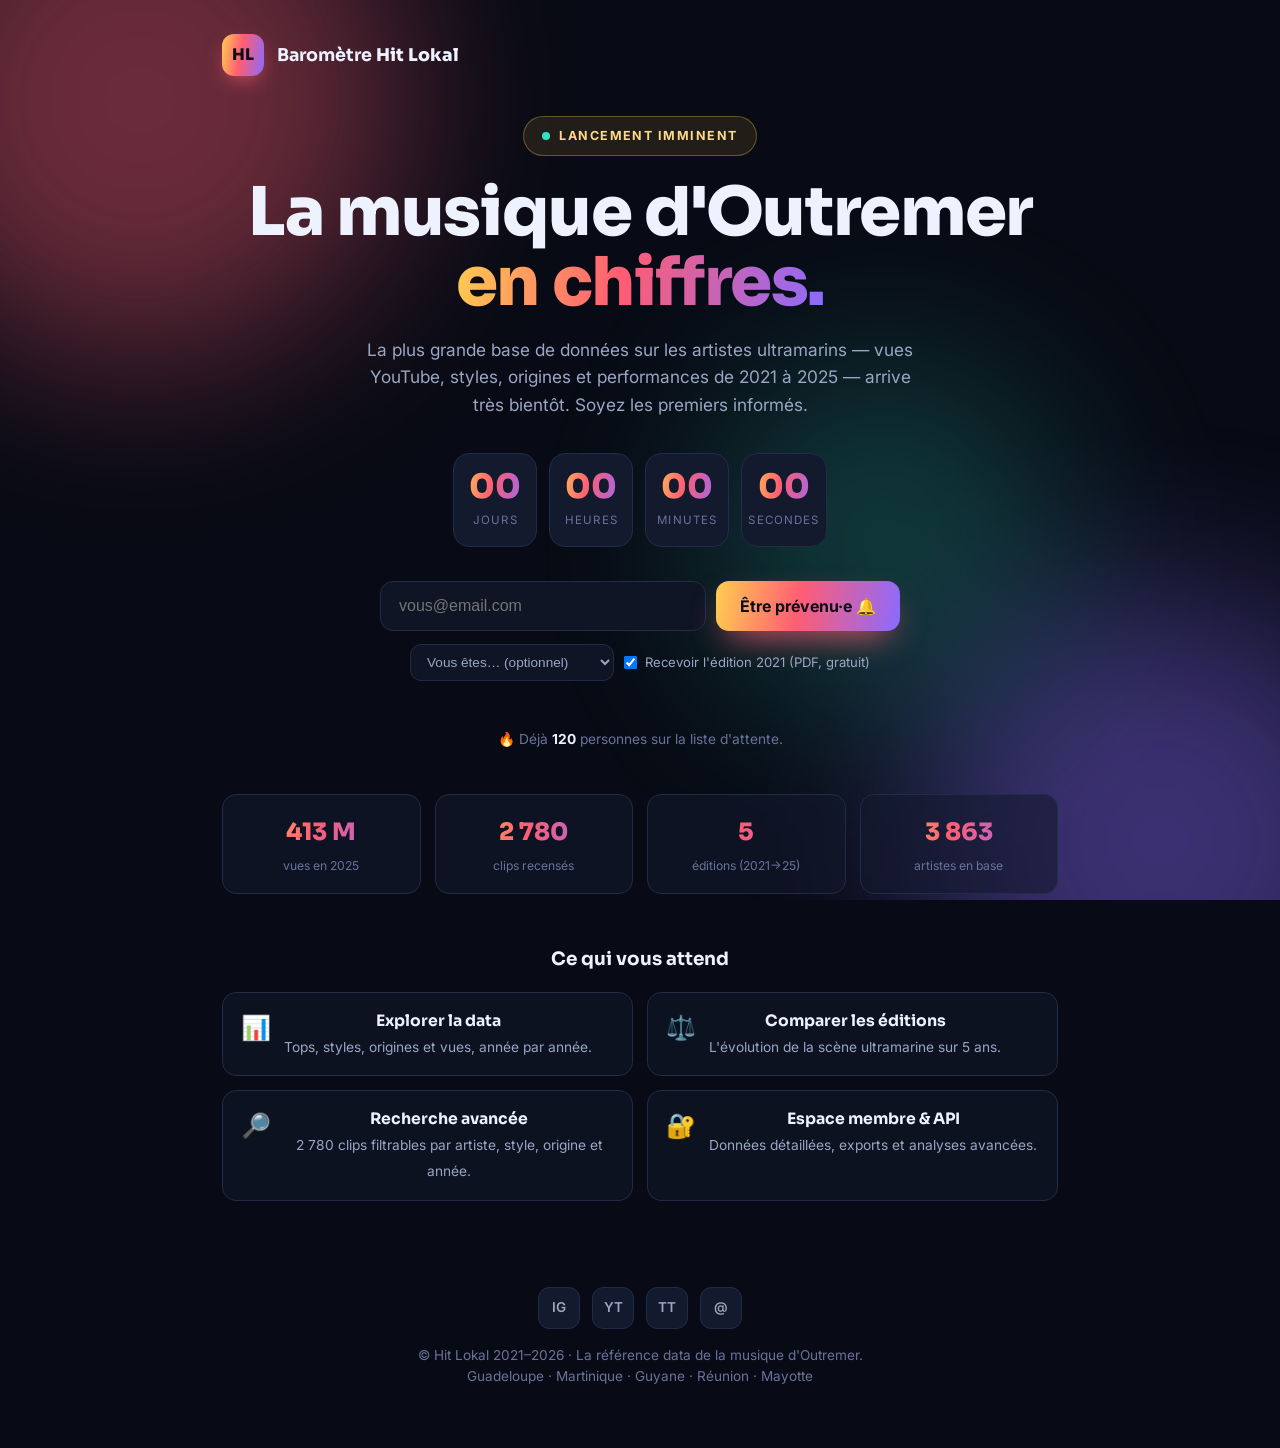
==== site/coming-soon.html @ 6c60e498 "Coming Soon: lancement lundi 22 juin 20h + base liste d'attente 120 Co-Authored-By: Claude Opus 4.8 " ====
<!DOCTYPE html>
<html lang="fr">
<head>
<meta charset="UTF-8">
<meta name="viewport" content="width=device-width, initial-scale=1.0">
<title>Baromètre Hit Lokal — Bientôt disponible</title>
<meta name="description" content="La plus grande base de données sur la musique d'Outremer arrive bientôt. Inscrivez-vous pour être prévenu·e du lancement et recevoir l'édition 2021 en avant-première.">
<meta property="og:title" content="Baromètre Hit Lokal — Bientôt disponible">
<meta property="og:description" content="La musique d'Outremer en chiffres. Lancement imminent — rejoignez la liste d'attente.">
<link rel="icon" type="image/svg+xml" href="favicon.svg">
<link rel="preconnect" href="https://fonts.googleapis.com">
<link rel="preconnect" href="https://fonts.gstatic.com" crossorigin>
<link href="https://fonts.googleapis.com/css2?family=Sora:wght@400;600;700;800&family=Inter:wght@400;500;600;700&display=swap" rel="stylesheet">
<style>
:root{
  --bg:#080b15; --bg2:#0f1525; --panel:#131a2e; --line:#222c47;
  --ink:#eef2ff; --muted:#9aa6c4; --faint:#69739a;
  --gold:#ffce4f; --coral:#ff5d73; --teal:#2fe3c4; --violet:#8a6bff; --blue:#39a0ff;
  --grad:linear-gradient(100deg,#ffce4f,#ff5d73 45%,#8a6bff);
  --radius:20px;
}
*{box-sizing:border-box;margin:0;padding:0}
body{background:var(--bg);color:var(--ink);font-family:'Inter',sans-serif;line-height:1.6;
  min-height:100vh;overflow-x:hidden;position:relative}
/* fond animé */
.bg{position:fixed;inset:0;z-index:0;overflow:hidden}
.blob{position:absolute;border-radius:50%;filter:blur(90px);opacity:.4;animation:float 16s ease-in-out infinite}
.b1{width:520px;height:520px;background:#ff5d73;top:-160px;left:-120px}
.b2{width:480px;height:480px;background:#8a6bff;bottom:-180px;right:-120px;animation-delay:-5s}
.b3{width:360px;height:360px;background:#2fe3c4;top:40%;left:55%;opacity:.22;animation-delay:-9s}
@keyframes float{0%,100%{transform:translate(0,0)}50%{transform:translate(40px,-40px)}}
.wrap{position:relative;z-index:1;max-width:880px;margin:0 auto;padding:34px 22px 60px;
  min-height:100vh;display:flex;flex-direction:column}
/* header */
.brand{display:flex;align-items:center;gap:13px}
.brand-mark{display:grid;place-items:center;width:42px;height:42px;border-radius:12px;background:var(--grad);
  color:#0a0e1a;font-family:'Sora';font-weight:800;font-size:1rem;box-shadow:0 8px 22px -8px var(--coral)}
.brand-txt{font-family:'Sora';font-weight:700;font-size:1.1rem}
.brand-txt b{font-weight:800}
/* hero */
.hero{flex:1;display:flex;flex-direction:column;justify-content:center;text-align:center;padding:40px 0}
.eyebrow{display:inline-flex;align-items:center;gap:9px;align-self:center;font-size:.78rem;font-weight:700;
  letter-spacing:.12em;text-transform:uppercase;color:#ffd98a;background:rgba(255,206,79,.1);
  border:1px solid rgba(255,206,79,.32);padding:9px 18px;border-radius:999px}
.dot{width:8px;height:8px;border-radius:50%;background:var(--teal);box-shadow:0 0 0 0 rgba(47,227,196,.6);
  animation:pulse 2s infinite}
@keyframes pulse{0%{box-shadow:0 0 0 0 rgba(47,227,196,.5)}70%{box-shadow:0 0 0 9px rgba(47,227,196,0)}100%{box-shadow:0 0 0 0 rgba(47,227,196,0)}}
h1{font-family:'Sora';font-weight:800;font-size:clamp(2.4rem,7vw,4.2rem);line-height:1.04;margin:22px 0 0;letter-spacing:-.02em}
.grad{background:var(--grad);-webkit-background-clip:text;background-clip:text;color:transparent}
.lead{color:var(--muted);font-size:1.08rem;max-width:560px;margin:18px auto 0}
/* countdown */
.count{display:flex;gap:12px;justify-content:center;margin:34px 0 4px;flex-wrap:wrap}
.cbox{background:var(--panel);border:1px solid var(--line);border-radius:16px;padding:16px 6px;min-width:84px}
.cnum{font-family:'Sora';font-weight:800;font-size:2.1rem;line-height:1;background:var(--grad);
  -webkit-background-clip:text;background-clip:text;color:transparent}
.clab{font-size:.72rem;text-transform:uppercase;letter-spacing:.1em;color:var(--faint);margin-top:8px}
/* form */
.signup{margin:30px auto 0;max-width:520px;width:100%}
.field{display:flex;gap:10px;flex-wrap:wrap}
.field input[type=email]{flex:1;min-width:200px;background:var(--bg2);border:1px solid var(--line);border-radius:13px;
  padding:15px 18px;color:var(--ink);font-size:1rem}
.field input:focus{outline:none;border-color:var(--violet)}
.btn{background:var(--grad);color:#0a0e1a;border:0;font-family:'Inter';font-weight:700;font-size:1rem;
  padding:15px 24px;border-radius:13px;cursor:pointer;white-space:nowrap;box-shadow:0 14px 34px -12px var(--coral);transition:.15s}
.btn:hover{transform:translateY(-2px)}
.opts{display:flex;align-items:center;gap:10px;justify-content:center;margin-top:13px;flex-wrap:wrap}
.opts select{background:var(--bg2);border:1px solid var(--line);border-radius:11px;padding:9px 12px;color:var(--muted);font-size:.85rem}
.check{display:flex;align-items:center;gap:8px;font-size:.82rem;color:var(--muted)}
.note{margin-top:14px;font-size:.92rem;min-height:1.2em}
.note.ok{color:var(--teal)}.note.err{color:var(--coral)}
.proof{margin-top:16px;font-size:.86rem;color:var(--faint)}
.proof b{color:var(--ink)}
.dlbtn{display:none;margin:14px auto 0;background:rgba(47,227,196,.12);border:1px solid rgba(47,227,196,.35);
  color:var(--teal);font-weight:600;padding:12px 20px;border-radius:12px;text-decoration:none}
/* kpis */
.kpis{display:grid;grid-template-columns:repeat(4,1fr);gap:14px;margin:44px 0 0}
.kpi{background:rgba(19,26,46,.6);border:1px solid var(--line);border-radius:14px;padding:18px 12px;text-align:center}
.kpi .v{font-family:'Sora';font-weight:800;font-size:1.5rem}
.kpi .l{font-size:.76rem;color:var(--faint);margin-top:4px}
/* features */
.feat-h{text-align:center;font-family:'Sora';font-weight:700;font-size:1.15rem;margin:50px 0 18px}
.feats{display:grid;grid-template-columns:repeat(2,1fr);gap:14px}
.feat{display:flex;gap:13px;background:rgba(19,26,46,.5);border:1px solid var(--line);border-radius:14px;padding:16px 18px}
.feat .ic{font-size:1.5rem}
.feat b{display:block;font-family:'Sora';font-size:.98rem}
.feat span{font-size:.86rem;color:var(--muted)}
/* footer */
.foot{margin-top:46px;text-align:center;color:var(--faint);font-size:.85rem}
.social{display:flex;gap:12px;justify-content:center;margin:0 0 16px}
.social a{display:grid;place-items:center;width:42px;height:42px;border-radius:11px;background:var(--panel);
  border:1px solid var(--line);color:var(--muted);text-decoration:none;font-weight:600;transition:.15s}
.social a:hover{color:var(--ink);border-color:var(--violet);transform:translateY(-2px)}
@media(max-width:640px){.kpis{grid-template-columns:repeat(2,1fr)}.feats{grid-template-columns:1fr}}
</style>
</head>
<body>
<div class="bg"><div class="blob b1"></div><div class="blob b2"></div><div class="blob b3"></div></div>

<div class="wrap">
  <header class="brand">
    <span class="brand-mark">HL</span>
    <span class="brand-txt">Baromètre <b>Hit Lokal</b></span>
  </header>

  <main class="hero">
    <span class="eyebrow"><span class="dot"></span>Lancement imminent</span>
    <h1>La musique d'Outremer<br><span class="grad">en chiffres.</span></h1>
    <p class="lead">La plus grande base de données sur les artistes ultramarins — vues YouTube,
    styles, origines et performances de 2021 à 2025 — arrive très bientôt. Soyez les premiers informés.</p>

    <div class="count" id="count">
      <div class="cbox"><div class="cnum" id="dd">00</div><div class="clab">Jours</div></div>
      <div class="cbox"><div class="cnum" id="hh">00</div><div class="clab">Heures</div></div>
      <div class="cbox"><div class="cnum" id="mm">00</div><div class="clab">Minutes</div></div>
      <div class="cbox"><div class="cnum" id="ss">00</div><div class="clab">Secondes</div></div>
    </div>

    <form class="signup" id="waitForm">
      <div class="field">
        <input type="email" name="email" placeholder="vous@email.com" required autocomplete="email">
        <button type="submit" class="btn">Être prévenu·e 🔔</button>
      </div>
      <div class="opts">
        <select name="profile">
          <option value="">Vous êtes… (optionnel)</option>
          <option>Artiste / Management</option>
          <option>Label / Maison de disques</option>
          <option>Média / Presse</option>
          <option>Plateforme / Distributeur</option>
          <option>Institution / Collectivité</option>
          <option>Marque / Annonceur</option>
          <option>Public</option>
        </select>
        <label class="check"><input type="checkbox" name="pdf" checked> Recevoir l'édition 2021 (PDF, gratuit)</label>
      </div>
      <p class="note" id="note"></p>
      <a class="dlbtn" id="dlbtn" href="#" target="_blank" rel="noopener">⬇ Télécharger le Baromètre 2021 (PDF)</a>
      <p class="proof">🔥 Déjà <b id="proofN">120</b> personnes sur la liste d'attente.</p>
    </form>

    <div class="kpis">
      <div class="kpi"><div class="v grad">413 M</div><div class="l">vues en 2025</div></div>
      <div class="kpi"><div class="v grad">2 780</div><div class="l">clips recensés</div></div>
      <div class="kpi"><div class="v grad">5</div><div class="l">éditions (2021→25)</div></div>
      <div class="kpi"><div class="v grad">3 863</div><div class="l">artistes en base</div></div>
    </div>

    <h3 class="feat-h">Ce qui vous attend</h3>
    <div class="feats">
      <div class="feat"><span class="ic">📊</span><div><b>Explorer la data</b><span>Tops, styles, origines et vues, année par année.</span></div></div>
      <div class="feat"><span class="ic">⚖️</span><div><b>Comparer les éditions</b><span>L'évolution de la scène ultramarine sur 5 ans.</span></div></div>
      <div class="feat"><span class="ic">🔎</span><div><b>Recherche avancée</b><span>2 780 clips filtrables par artiste, style, origine et année.</span></div></div>
      <div class="feat"><span class="ic">🔐</span><div><b>Espace membre & API</b><span>Données détaillées, exports et analyses avancées.</span></div></div>
    </div>
  </main>

  <footer class="foot">
    <div class="social">
      <a href="#" aria-label="Instagram" title="Instagram">IG</a>
      <a href="#" aria-label="YouTube" title="YouTube">YT</a>
      <a href="#" aria-label="TikTok" title="TikTok">TT</a>
      <a href="mailto:hitlokal@gmail.com" aria-label="E-mail" title="E-mail">@</a>
    </div>
    <p>© Hit Lokal 2021–2026 · La référence data de la musique d'Outremer.<br>Guadeloupe · Martinique · Guyane · Réunion · Mayotte</p>
  </footer>
</div>

<script>
/* ===== Compte à rebours (modifiez la date ci-dessous) ===== */
const LAUNCH = new Date('2026-06-22T20:00:00');   // 👈 date de lancement (lundi 22 juin, 20h)
const PDF_2021 = 'https://tr.ee/ZfEKC8fwpl';
const pad = n => String(n).padStart(2,'0');
function tick(){
  const diff = Math.max(0, LAUNCH - new Date());
  const d = Math.floor(diff/86400000),
        h = Math.floor(diff/3600000)%24,
        m = Math.floor(diff/60000)%60,
        s = Math.floor(diff/1000)%60;
  dd.textContent=pad(d); hh.textContent=pad(h); mm.textContent=pad(m); ss.textContent=pad(s);
}
const dd=document.getElementById('dd'),hh=document.getElementById('hh'),mm=document.getElementById('mm'),ss=document.getElementById('ss');
tick(); setInterval(tick,1000);

/* ===== Liste d'attente ===== */
const proofN = document.getElementById('proofN');
const BASE = 120;
try{ proofN.textContent = BASE + (JSON.parse(localStorage.getItem('hl_leads')||'[]').filter(l=>l.source==='waitlist').length); }catch(_){}

document.getElementById('waitForm').addEventListener('submit',e=>{
  e.preventDefault();
  const f=e.target, note=document.getElementById('note');
  const data=Object.fromEntries(new FormData(f).entries());
  const email=(data.email||'').trim();
  if(!/^[^@\s]+@[^@\s]+\.[^@\s]+$/.test(email)){
    note.className='note err'; note.textContent='Merci d\'indiquer un e-mail valide.'; return;
  }
  // notifie hitlokal@gmail.com (Web3Forms)
  fetch('https://api.web3forms.com/submit',{method:'POST',
    headers:{'Content-Type':'application/json',Accept:'application/json'},
    body:JSON.stringify({access_key:'0162156a-464e-4346-a63a-deb1fd25a0d8',
      subject:'Liste d\'attente — Baromètre Hit Lokal',from_name:'Liste d\'attente (Coming Soon)',
      type:'Liste d\'attente (Coming Soon)',email:email,profil:data.profile||'',
      pdf_demande:data.pdf?'oui':'non'})}).catch(()=>{});
  try{
    const L=JSON.parse(localStorage.getItem('hl_leads')||'[]');
    L.push({email, profile:data.profile||'', wantsPdf:!!data.pdf, source:'waitlist', ts:new Date().toISOString()});
    localStorage.setItem('hl_leads', JSON.stringify(L));
    proofN.textContent = BASE + L.filter(l=>l.source==='waitlist').length;
  }catch(_){}
  note.className='note ok';
  note.textContent='🎉 C\'est noté ! Vous serez prévenu·e dès l\'ouverture.';
  if(data.pdf){
    const b=document.getElementById('dlbtn');
    b.href=PDF_2021; b.style.display='inline-block';
    note.textContent='🎉 Inscription confirmée ! Votre PDF 2021 est prêt ci-dessous.';
  }
  f.querySelector('input[type=email]').value='';
});
</script>
</body>
</html>
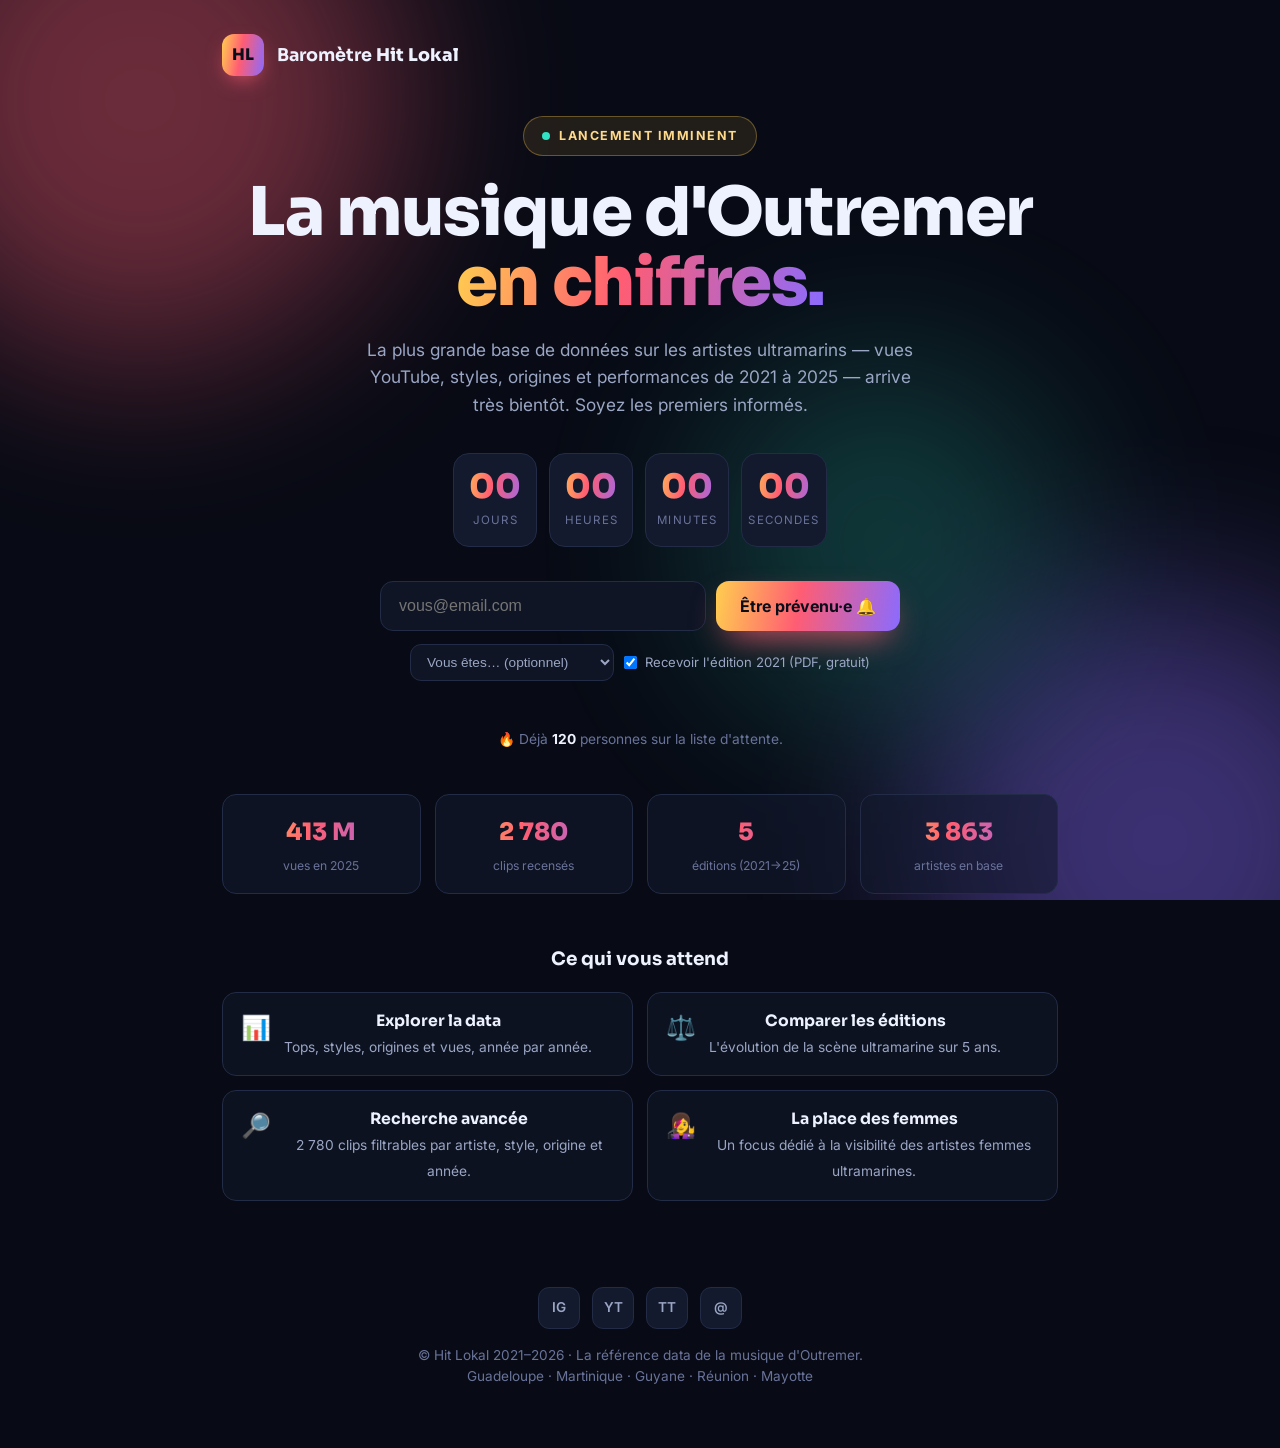
==== commit 11acc918: "Coming Soon: remplace 'Espace membre & API' par 'La place des femmes' Co-Authored-By: Claude Opus 4." ====
--- a/site/coming-soon.html
+++ b/site/coming-soon.html
@@ -150,7 +150,7 @@
       <div class="feat"><span class="ic">📊</span><div><b>Explorer la data</b><span>Tops, styles, origines et vues, année par année.</span></div></div>
       <div class="feat"><span class="ic">⚖️</span><div><b>Comparer les éditions</b><span>L'évolution de la scène ultramarine sur 5 ans.</span></div></div>
       <div class="feat"><span class="ic">🔎</span><div><b>Recherche avancée</b><span>2 780 clips filtrables par artiste, style, origine et année.</span></div></div>
-      <div class="feat"><span class="ic">🔐</span><div><b>Espace membre & API</b><span>Données détaillées, exports et analyses avancées.</span></div></div>
+      <div class="feat"><span class="ic">👩‍🎤</span><div><b>La place des femmes</b><span>Un focus dédié à la visibilité des artistes femmes ultramarines.</span></div></div>
     </div>
   </main>
 
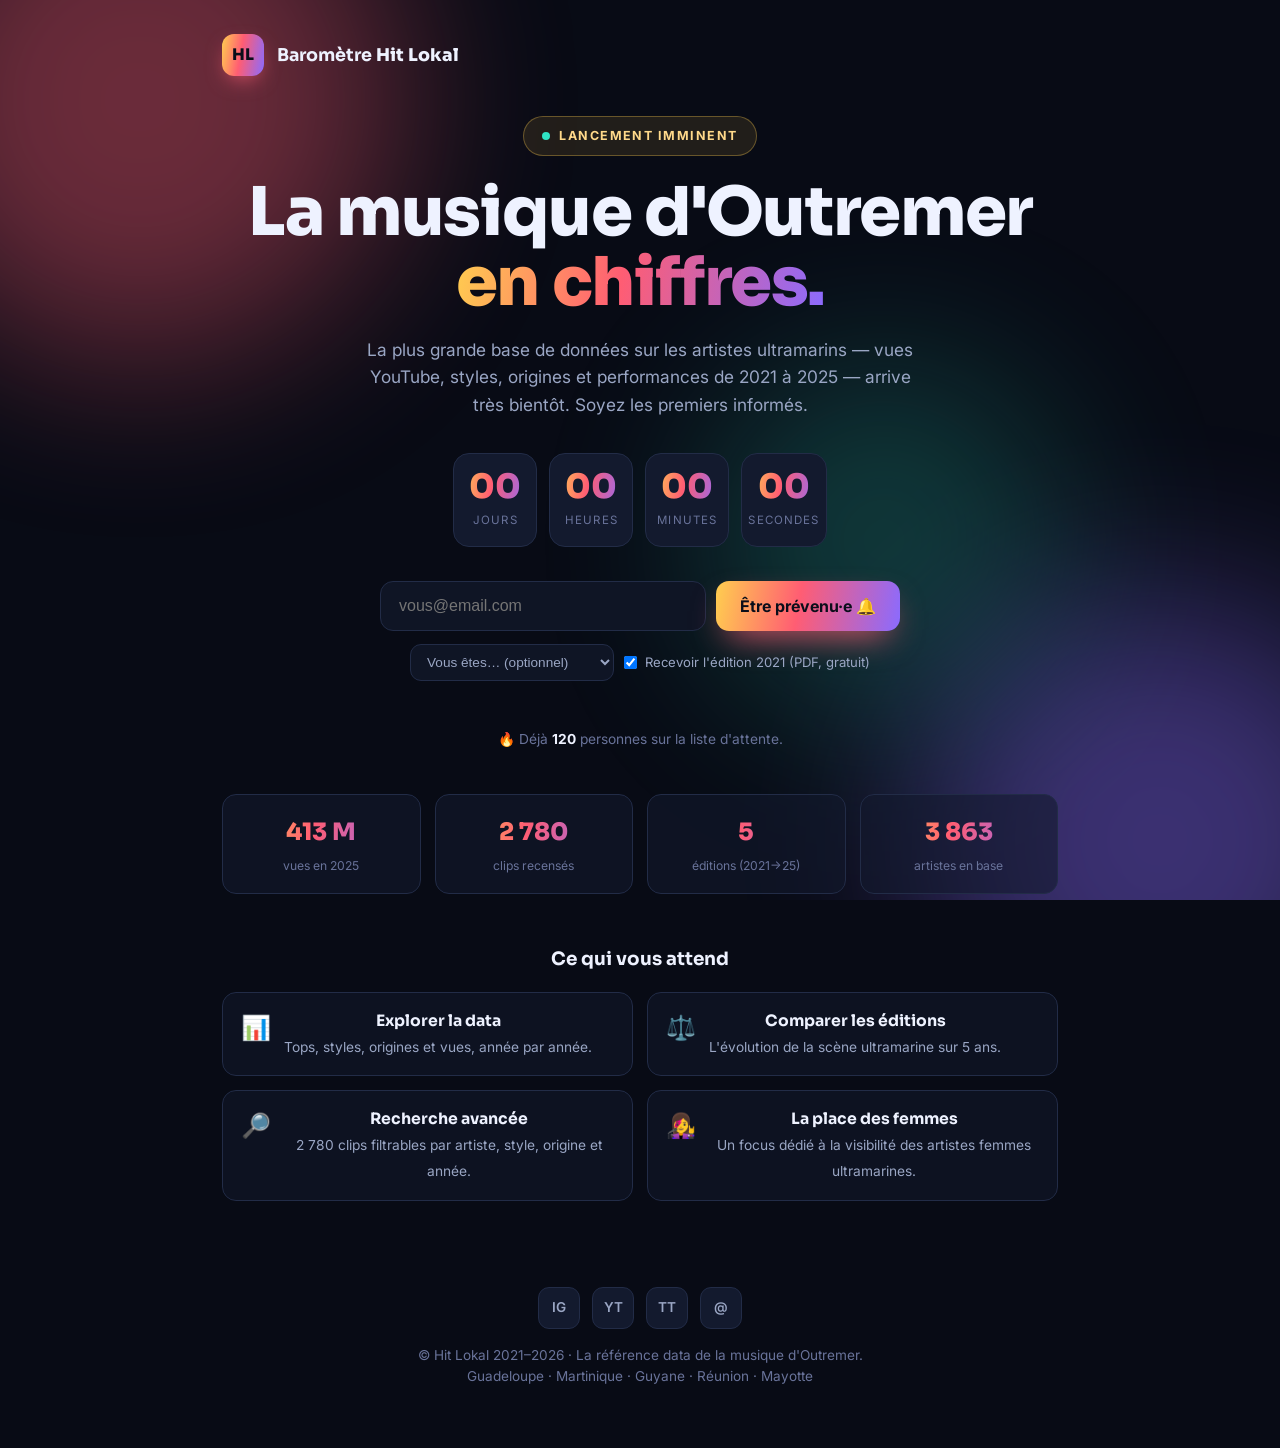
==== commit 20e952ba: "Coming Soon: téléchargement direct du PDF 2021 (hébergé sur le domaine, attribut download) Co-Author" ====
--- a/site/coming-soon.html
+++ b/site/coming-soon.html
@@ -134,7 +134,7 @@
         <label class="check"><input type="checkbox" name="pdf" checked> Recevoir l'édition 2021 (PDF, gratuit)</label>
       </div>
       <p class="note" id="note"></p>
-      <a class="dlbtn" id="dlbtn" href="#" target="_blank" rel="noopener">⬇ Télécharger le Baromètre 2021 (PDF)</a>
+      <a class="dlbtn" id="dlbtn" href="#" download="Barometre-Hit-Lokal-2021.pdf" rel="noopener">⬇ Télécharger le Baromètre 2021 (PDF)</a>
       <p class="proof">🔥 Déjà <b id="proofN">120</b> personnes sur la liste d'attente.</p>
     </form>
 
@@ -168,7 +168,7 @@
 <script>
 /* ===== Compte à rebours (modifiez la date ci-dessous) ===== */
 const LAUNCH = new Date('2026-06-22T20:00:00');   // 👈 date de lancement (lundi 22 juin, 20h)
-const PDF_2021 = 'https://tr.ee/ZfEKC8fwpl';
+const PDF_2021 = 'barometre-hitlokal-2021.pdf';
 const pad = n => String(n).padStart(2,'0');
 function tick(){
   const diff = Math.max(0, LAUNCH - new Date());
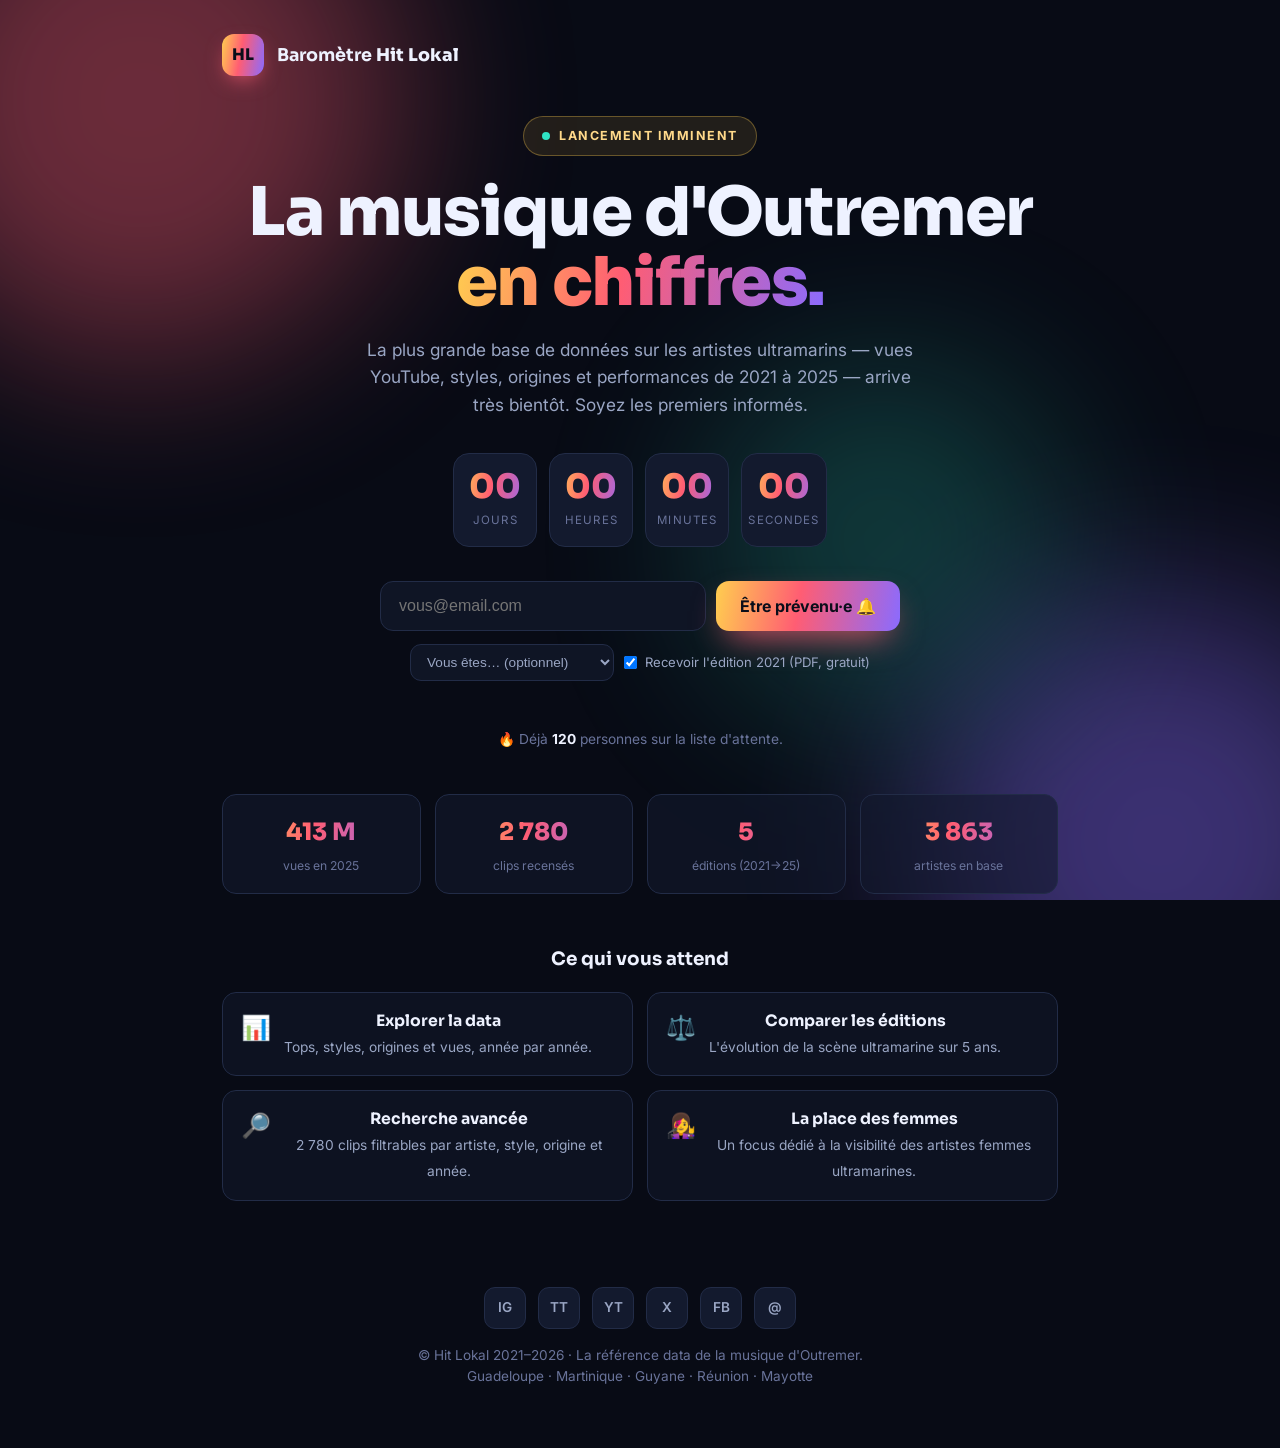
==== commit c75e5647: "Coming Soon: branche les réseaux sociaux (Instagram, TikTok, YouTube, X, Facebook) Co-Authored-By: C" ====
--- a/site/coming-soon.html
+++ b/site/coming-soon.html
@@ -156,9 +156,11 @@
 
   <footer class="foot">
     <div class="social">
-      <a href="#" aria-label="Instagram" title="Instagram">IG</a>
-      <a href="#" aria-label="YouTube" title="YouTube">YT</a>
-      <a href="#" aria-label="TikTok" title="TikTok">TT</a>
+      <a href="https://www.instagram.com/hitlokal/" target="_blank" rel="noopener" aria-label="Instagram" title="Instagram">IG</a>
+      <a href="https://www.tiktok.com/@hitlokal" target="_blank" rel="noopener" aria-label="TikTok" title="TikTok">TT</a>
+      <a href="https://www.youtube.com/user/HITLOKAL" target="_blank" rel="noopener" aria-label="YouTube" title="YouTube">YT</a>
+      <a href="https://x.com/HitLokal" target="_blank" rel="noopener" aria-label="X (Twitter)" title="X (Twitter)">X</a>
+      <a href="https://www.facebook.com/hitlokalawards/" target="_blank" rel="noopener" aria-label="Facebook" title="Facebook">FB</a>
       <a href="mailto:hitlokal@gmail.com" aria-label="E-mail" title="E-mail">@</a>
     </div>
     <p>© Hit Lokal 2021–2026 · La référence data de la musique d'Outremer.<br>Guadeloupe · Martinique · Guyane · Réunion · Mayotte</p>
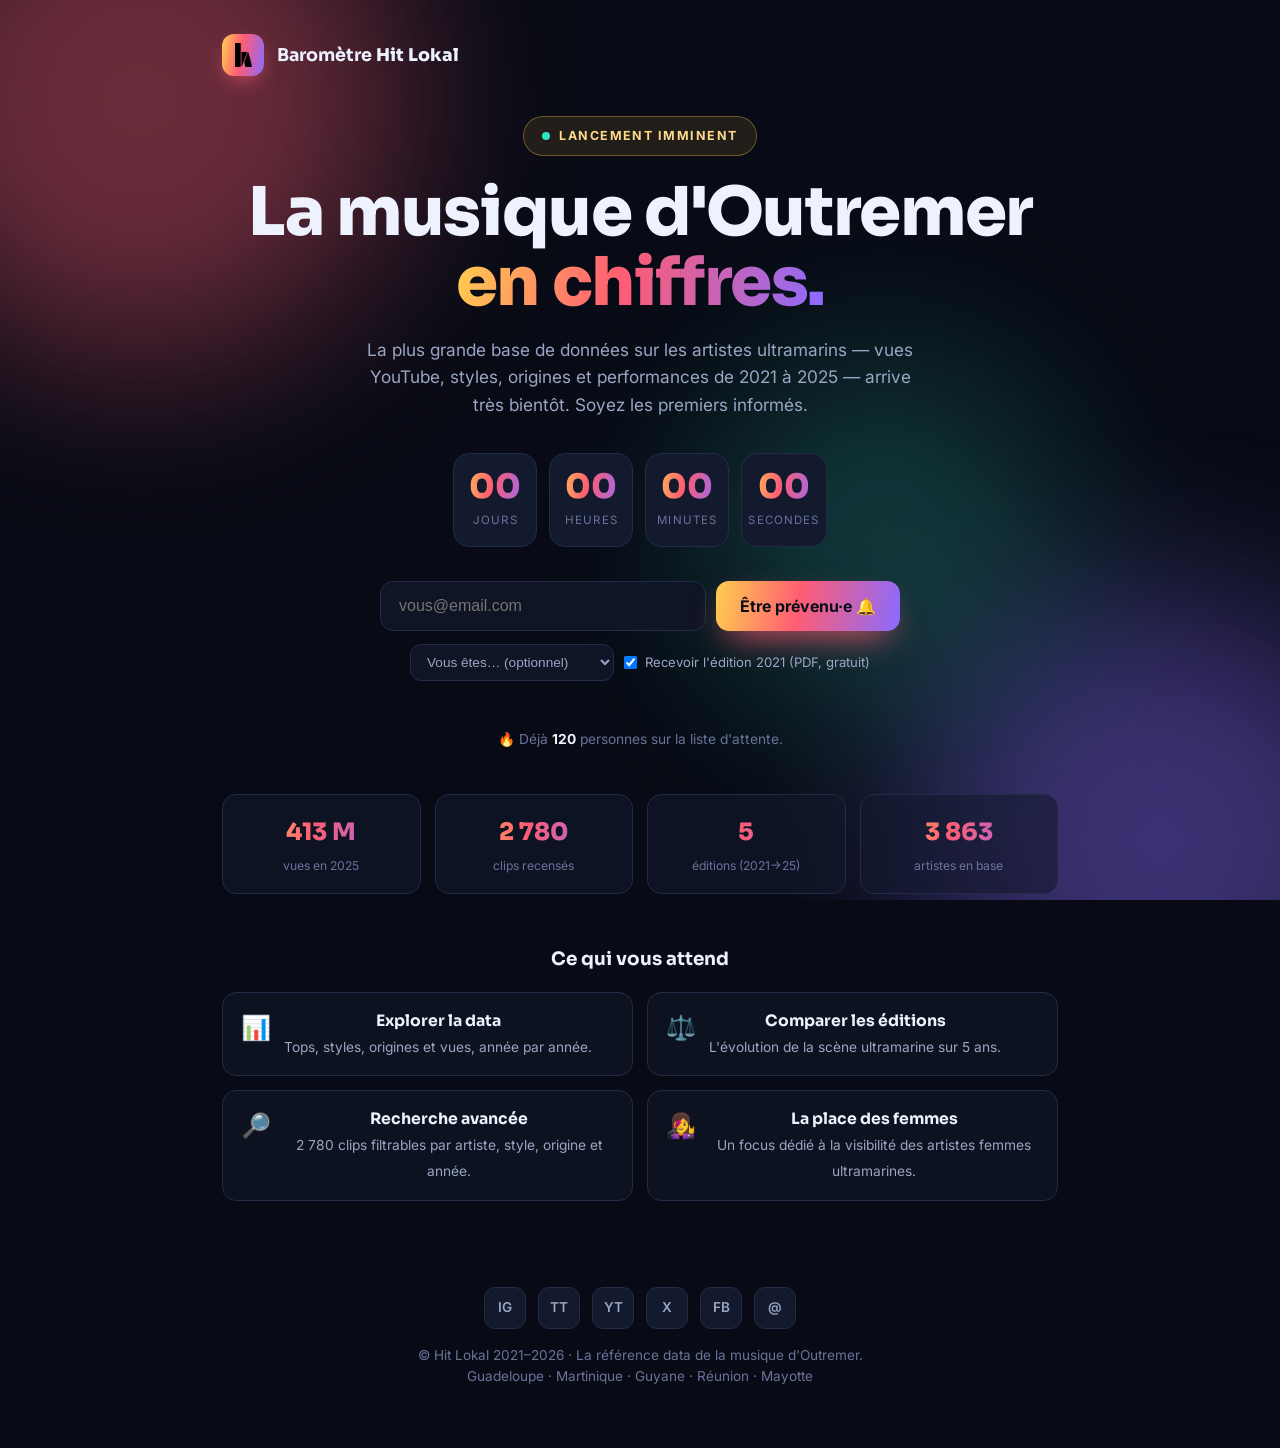
==== commit 13d9c04d: "Logo: vrai monogramme Hit Lokal aux couleurs du site (header, footer, coming soon) Co-Authored-By: C" ====
--- a/site/coming-soon.html
+++ b/site/coming-soon.html
@@ -33,8 +33,9 @@
   min-height:100vh;display:flex;flex-direction:column}
 /* header */
 .brand{display:flex;align-items:center;gap:13px}
-.brand-mark{display:grid;place-items:center;width:42px;height:42px;border-radius:12px;background:var(--grad);
-  color:#0a0e1a;font-family:'Sora';font-weight:800;font-size:1rem;box-shadow:0 8px 22px -8px var(--coral)}
+.brand-mark{display:grid;place-items:center;width:42px;height:42px;border-radius:12px;
+  background:url(logo-mark.png) center/auto 56% no-repeat, var(--grad);
+  box-shadow:0 8px 22px -8px var(--coral);font-size:0}
 .brand-txt{font-family:'Sora';font-weight:700;font-size:1.1rem}
 .brand-txt b{font-weight:800}
 /* hero */
@@ -98,7 +99,7 @@
 
 <div class="wrap">
   <header class="brand">
-    <span class="brand-mark">HL</span>
+    <span class="brand-mark" role="img" aria-label="Hit Lokal"></span>
     <span class="brand-txt">Baromètre <b>Hit Lokal</b></span>
   </header>
 
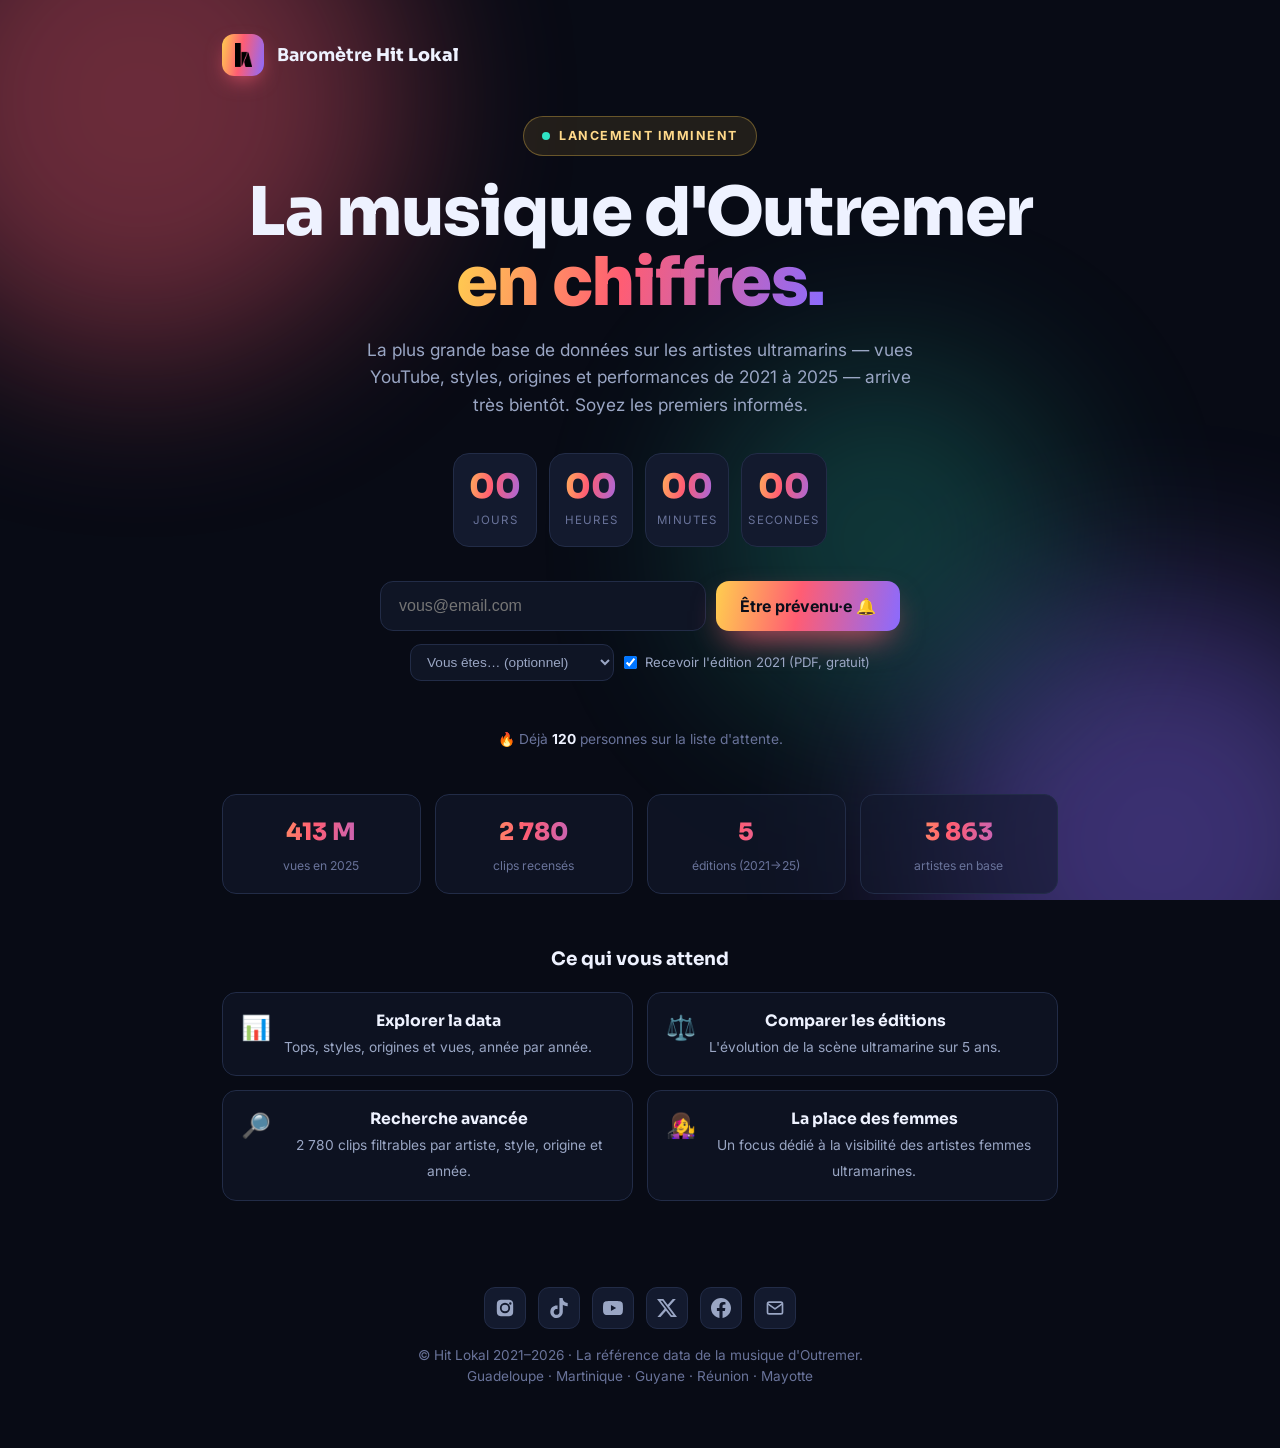
==== commit 6b620aad: "Réseaux sociaux: vraies icônes SVG à la place des labels texte (footer + coming soon) Co-Authored-By" ====
--- a/site/coming-soon.html
+++ b/site/coming-soon.html
@@ -91,6 +91,7 @@
 .social a{display:grid;place-items:center;width:42px;height:42px;border-radius:11px;background:var(--panel);
   border:1px solid var(--line);color:var(--muted);text-decoration:none;font-weight:600;transition:.15s}
 .social a:hover{color:var(--ink);border-color:var(--violet);transform:translateY(-2px)}
+.social a svg{width:20px;height:20px;display:block}
 @media(max-width:640px){.kpis{grid-template-columns:repeat(2,1fr)}.feats{grid-template-columns:1fr}}
 </style>
 </head>
@@ -157,12 +158,12 @@
 
   <footer class="foot">
     <div class="social">
-      <a href="https://www.instagram.com/hitlokal/" target="_blank" rel="noopener" aria-label="Instagram" title="Instagram">IG</a>
-      <a href="https://www.tiktok.com/@hitlokal" target="_blank" rel="noopener" aria-label="TikTok" title="TikTok">TT</a>
-      <a href="https://www.youtube.com/user/HITLOKAL" target="_blank" rel="noopener" aria-label="YouTube" title="YouTube">YT</a>
-      <a href="https://x.com/HitLokal" target="_blank" rel="noopener" aria-label="X (Twitter)" title="X (Twitter)">X</a>
-      <a href="https://www.facebook.com/hitlokalawards/" target="_blank" rel="noopener" aria-label="Facebook" title="Facebook">FB</a>
-      <a href="mailto:hitlokal@gmail.com" aria-label="E-mail" title="E-mail">@</a>
+      <a href="https://www.instagram.com/hitlokal/" target="_blank" rel="noopener" aria-label="Instagram" title="Instagram"><svg viewBox="0 0 24 24" fill="currentColor"><path d="M12 2.16c3.2 0 3.58.01 4.85.07 1.17.05 1.8.25 2.23.41.56.22.96.48 1.38.9.42.42.68.82.9 1.38.16.43.36 1.06.41 2.23.06 1.27.07 1.65.07 4.85s-.01 3.58-.07 4.85c-.05 1.17-.25 1.8-.41 2.23-.22.56-.48.96-.9 1.38-.42.42-.82.68-1.38.9-.43.16-1.06.36-2.23.41-1.27.06-1.65.07-4.85.07s-3.58-.01-4.85-.07c-1.17-.05-1.8-.25-2.23-.41-.56-.22-.96-.48-1.38-.9-.42-.42-.68-.82-.9-1.38-.16-.43-.36-1.06-.41-2.23-.06-1.27-.07-1.65-.07-4.85s.01-3.58.07-4.85c.05-1.17.25-1.8.41-2.23.22-.56.48-.96.9-1.38.42-.42.82-.68 1.38-.9.43-.16 1.06-.36 2.23-.41C8.42 2.17 8.8 2.16 12 2.16Zm0 3.68A6.16 6.16 0 1 0 18.16 12 6.16 6.16 0 0 0 12 5.84ZM12 16a4 4 0 1 1 4-4 4 4 0 0 1-4 4Zm6.4-10.85a1.44 1.44 0 1 0 1.44 1.44 1.44 1.44 0 0 0-1.44-1.44Z"/></svg></a>
+      <a href="https://www.tiktok.com/@hitlokal" target="_blank" rel="noopener" aria-label="TikTok" title="TikTok"><svg viewBox="0 0 24 24" fill="currentColor"><path d="M12.53.02C13.84 0 15.14.01 16.44 0c.08 1.53.63 3.09 1.75 4.17 1.12 1.11 2.7 1.62 4.24 1.79v4.03c-1.44-.05-2.89-.35-4.2-.97-.57-.26-1.1-.59-1.62-.93-.01 2.92.01 5.84-.02 8.75-.08 1.4-.54 2.79-1.35 3.94-1.31 1.92-3.58 3.17-5.91 3.21-1.43.08-2.86-.31-4.08-1.03-2.02-1.19-3.44-3.37-3.65-5.71-.02-.5-.03-1-.01-1.49.18-1.9 1.12-3.72 2.58-4.96 1.66-1.44 3.98-2.13 6.15-1.72.02 1.48-.04 2.96-.04 4.44-.99-.32-2.15-.23-3.02.37-.63.41-1.11 1.04-1.36 1.75-.21.51-.15 1.07-.14 1.61.24 1.64 1.82 3.02 3.5 2.87 1.12-.01 2.19-.66 2.77-1.61.19-.33.4-.67.41-1.06.1-1.79.06-3.57.07-5.36.01-4.03-.01-8.05.02-12.07Z"/></svg></a>
+      <a href="https://www.youtube.com/user/HITLOKAL" target="_blank" rel="noopener" aria-label="YouTube" title="YouTube"><svg viewBox="0 0 24 24" fill="currentColor"><path d="M23.5 6.19a3.02 3.02 0 0 0-2.12-2.14C19.5 3.55 12 3.55 12 3.55s-7.5 0-9.38.5A3.02 3.02 0 0 0 .5 6.19C0 8.07 0 12 0 12s0 3.93.5 5.81a3.02 3.02 0 0 0 2.12 2.14c1.88.5 9.38.5 9.38.5s7.5 0 9.38-.5a3.02 3.02 0 0 0 2.12-2.14C24 15.93 24 12 24 12s0-3.93-.5-5.81ZM9.55 15.57V8.43L15.82 12l-6.27 3.57Z"/></svg></a>
+      <a href="https://x.com/HitLokal" target="_blank" rel="noopener" aria-label="X (Twitter)" title="X (Twitter)"><svg viewBox="0 0 24 24" fill="currentColor"><path d="M18.9 1.15h3.68l-8.04 9.19L24 22.85h-7.41l-5.8-7.58-6.64 7.58H.47l8.6-9.83L0 1.15h7.6l5.24 6.93 6.06-6.93Zm-1.29 19.5h2.04L6.48 3.24H4.3L17.61 20.65Z"/></svg></a>
+      <a href="https://www.facebook.com/hitlokalawards/" target="_blank" rel="noopener" aria-label="Facebook" title="Facebook"><svg viewBox="0 0 24 24" fill="currentColor"><path d="M24 12.07C24 5.4 18.63 0 12 0S0 5.4 0 12.07C0 18.1 4.39 23.1 10.13 24v-8.44H7.08v-3.49h3.05V9.41c0-3.02 1.79-4.69 4.53-4.69 1.31 0 2.69.24 2.69.24v2.97h-1.52c-1.49 0-1.96.93-1.96 1.89v2.25h3.33l-.53 3.49h-2.8V24C19.61 23.1 24 18.1 24 12.07Z"/></svg></a>
+      <a href="mailto:hitlokal@gmail.com" aria-label="E-mail" title="E-mail"><svg viewBox="0 0 24 24" fill="none" stroke="currentColor" stroke-width="2" stroke-linecap="round" stroke-linejoin="round"><rect x="3" y="5" width="18" height="14" rx="2"/><path d="m3.5 7 8.5 6 8.5-6"/></svg></a>
     </div>
     <p>© Hit Lokal 2021–2026 · La référence data de la musique d'Outremer.<br>Guadeloupe · Martinique · Guyane · Réunion · Mayotte</p>
   </footer>
